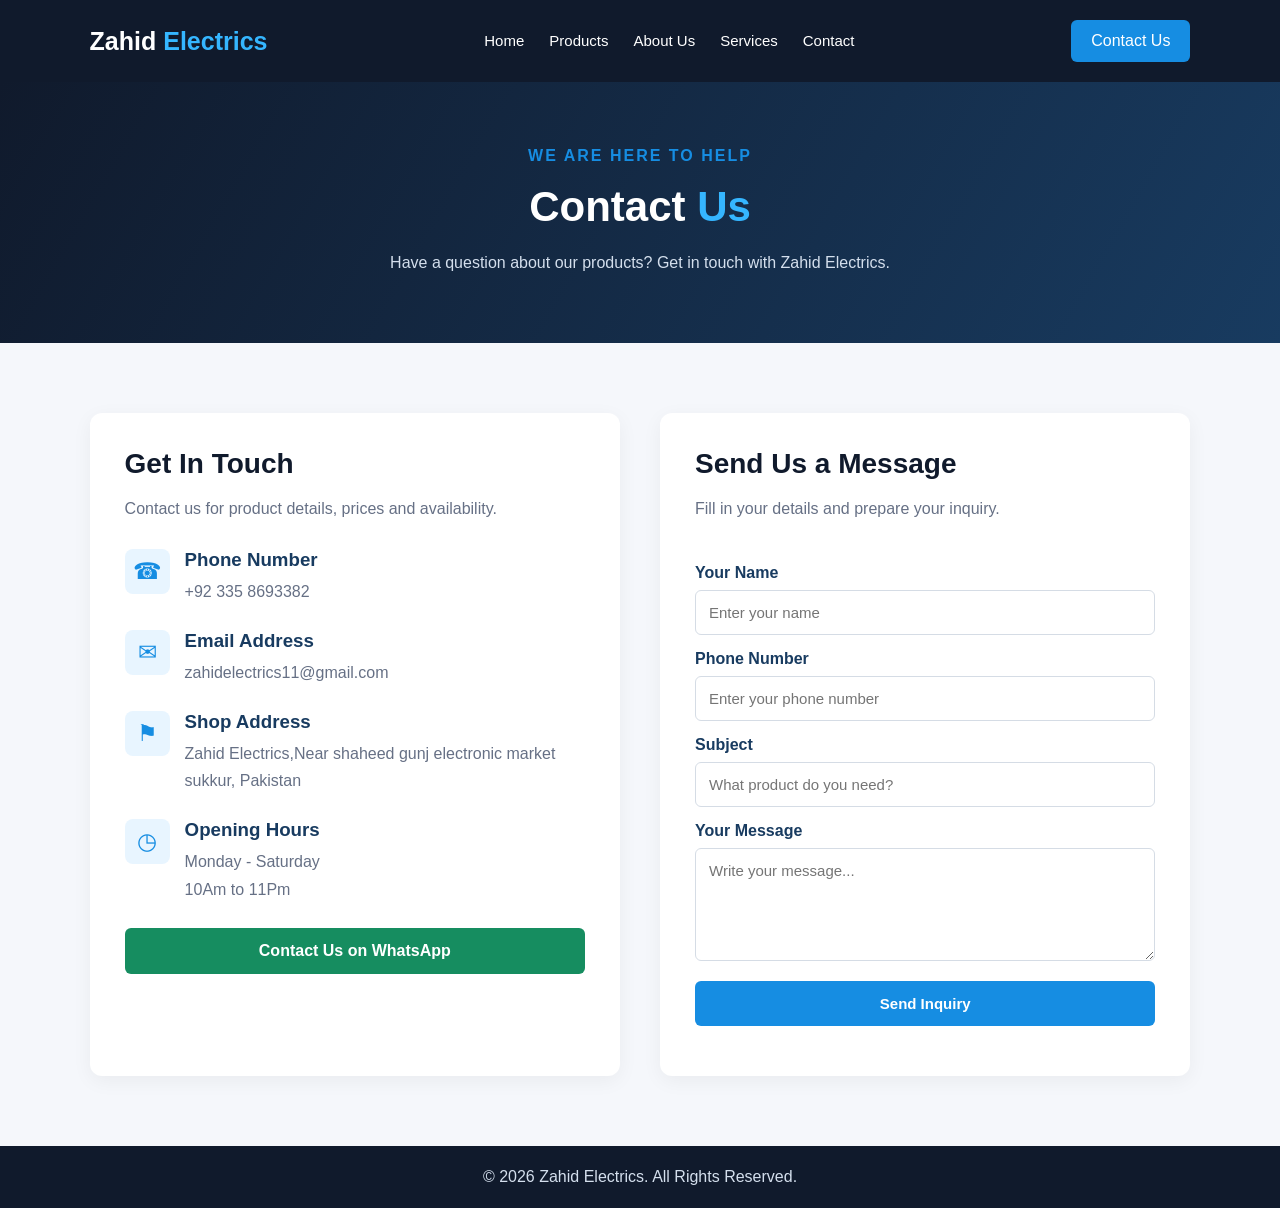
==== contact.html @ 728cafab "Add files via upload" ====
<!DOCTYPE html>
<html lang="en">
<head>
    <meta charset="UTF-8">
    <meta name="viewport" content="width=device-width, initial-scale=1.0">

    <title>Contact Us | Zahid Electrics</title>

    <link rel="stylesheet" href="style.css">
</head>
<body>

    <!-- Navbar -->
    <header>
        <nav class="navbar">

            <div class="logo">
                Zahid <span>Electrics</span>
            </div>
<button class="menu-toggle" id="menuToggle" aria-label="Open navigation menu">☰</button>
            <ul class="nav-links">
                <li><a href="index.html">Home</a></li>
                <li><a href="products.html">Products</a></li>
                <li><a href="about.html">About Us</a></li>
                <li><a href="services.html">Services</a></li>
                <li><a href="contact.html">Contact</a></li>
            </ul>

            <a href="contact.html" class="nav-btn">Contact Us</a>

        </nav>
    </header>


    <!-- Contact Hero -->
    <section class="contact-hero">

        <p class="section-tag">WE ARE HERE TO HELP</p>

        <h1>Contact <span>Us</span></h1>

        <p>
            Have a question about our products?
            Get in touch with Zahid Electrics.
        </p>

    </section>


    <!-- Contact Information -->
    <section class="contact-section">

        <div class="contact-info">

            <h2>Get In Touch</h2>

            <p class="contact-description">
                Contact us for product details, prices
                and availability.
            </p>

            <div class="contact-item">
                <div class="contact-icon">&#9742;</div>

                <div>
                    <h3>Phone Number</h3>
                    <p>+92 335 8693382</p>
                </div>
            </div>

            <div class="contact-item">
                <div class="contact-icon">&#9993;</div>

                <div>
                    <h3>Email Address</h3>
                    <p>zahidelectrics11@gmail.com</p>
                </div>
            </div>

            <div class="contact-item">
                <div class="contact-icon">&#9873;</div>

                <div>
                    <h3>Shop Address</h3>
                    <p>Zahid Electrics,Near shaheed gunj electronic market sukkur, Pakistan</p>
                </div>
            </div>

            <div class="contact-item">
                <div class="contact-icon">&#9719;</div>

                <div>
                    <h3>Opening Hours</h3>
                    <p>Monday - Saturday</p>
                    <p>10Am to 11Pm</p>
                </div> 
            </div>

            <a
                href="https://wa.me/923001234567"
                target="_blank"
                rel="noopener noreferrer"
                class="whatsapp-btn"
            >
                Contact Us on WhatsApp
            </a>

        </div>


        <!-- Contact Form -->
        <div class="contact-form-box">

            <h2>Send Us a Message</h2>

            <p>
                Fill in your details and prepare your inquiry.
            </p>

            <form id="contactForm">

                <label for="name">Your Name</label>
                <input
                    type="text"
                    id="name"
                    placeholder="Enter your name"
                    required
                >

                <label for="phone">Phone Number</label>
                <input
                    type="tel"
                    id="phone"
                    placeholder="Enter your phone number"
                    required
                >

                <label for="subject">Subject</label>
                <input
                    type="text"
                    id="subject"
                    placeholder="What product do you need?"
                    required
                >

                <label for="message">Your Message</label>
                <textarea
                    id="message"
                    rows="5"
                    placeholder="Write your message..."
                    required
                ></textarea>

                <button type="submit" class="primary-btn">
                    Send Inquiry
                </button>

                <p id="formMessage"></p>

            </form>

        </div>

    </section>


    <!-- Footer -->
    <footer>
        <p>&copy; 2026 Zahid Electrics. All Rights Reserved.</p>
    </footer>

    <script src="script.js"></script>

</body>
</html>
---- style.css ----
/* Basic Settings */
* {
    margin: 0;
    padding: 0;
    box-sizing: border-box;
}

body {
    font-family: Arial, sans-serif;
    background-color: #f5f7fb;
    color: #172033;
}

/* Navbar */
header {
    background-color: #101a2c;
    padding: 20px 7%;
}

.navbar {
    display: flex;
    justify-content: space-between;
    align-items: center;
    gap: 25px;
}

.logo {
    color: white;
    font-size: 25px;
    font-weight: bold;
}

.logo span {
    color: #35b6ff;
}

.nav-links {
    display: flex;
    list-style: none;
    gap: 25px;
}

.nav-links a {
    text-decoration: none;
    color: white;
    font-size: 15px;
    transition: 0.3s;
}

.nav-links a:hover {
    color: #35b6ff;
}

.nav-btn {
    background-color: #168de2;
    color: white;
    text-decoration: none;
    padding: 12px 20px;
    border-radius: 6px;
}

/* Hero Section */
.hero {
    min-height: 520px;
    padding: 100px 7%;
    display: flex;
    align-items: center;
    background: linear-gradient(
        120deg,
        #101a2c,
        #183b60
    );
    color: white;
}

.hero-content {
    max-width: 700px;
}

.hero-tag {
    color: #35b6ff;
    font-size: 14px;
    font-weight: bold;
    letter-spacing: 2px;
    margin-bottom: 20px;
}

.hero h1 {
    font-size: 48px;
    line-height: 1.2;
    margin-bottom: 22px;
}

.hero h1 span {
    color: #35b6ff;
}

.hero-text {
    font-size: 17px;
    line-height: 1.8;
    color: #d4dfed;
    margin-bottom: 30px;
}

/* Buttons */
.hero-buttons {
    display: flex;
    gap: 15px;
    flex-wrap: wrap;
}

.primary-btn,
.secondary-btn {
    display: inline-block;
    padding: 14px 23px;
    border-radius: 6px;
    text-decoration: none;
    font-weight: bold;
    transition: 0.3s;
}

.primary-btn {
    background-color: #168de2;
    color: white;
}

.primary-btn:hover {
    background-color: #0874c0;
}

.secondary-btn {
    border: 1px solid white;
    color: white;
}

.secondary-btn:hover {
    background-color: white;
    color: #101a2c;
}

/* Features */
.features {
    display: flex;
    justify-content: center;
    gap: 25px;
    padding: 55px 7%;
}

.feature-box {
    background-color: white;
    padding: 30px 25px;
    border-radius: 10px;
    flex: 1;
    box-shadow: 0 5px 20px rgba(0, 0, 0, 0.06);
}

.feature-box h3 {
    color: #183b60;
    margin-bottom: 12px;
}

.feature-box p {
    color: #667085;
    line-height: 1.7;
}

/* Footer */
footer {
    background-color: #101a2c;
    color: #d4dfed;
    text-align: center;
    padding: 22px;
}

/* Mobile Responsive */
@media (max-width: 900px) {
    .navbar {
        flex-direction: column;
    }

    .nav-links {
        flex-wrap: wrap;
        justify-content: center;
        gap: 15px;
    }

    .hero h1 {
        font-size: 38px;
    }

    .features {
        flex-direction: column;
    }
}

@media (max-width: 500px) {
    .hero {
        padding: 70px 6%;
    }

    .hero h1 {
        font-size: 32px;
    }

    .hero-text {
        font-size: 15px;
    }
}


/* Featured Products Section */
.products-section {
    padding: 70px 7%;
    background-color: #f5f7fb;
}

.section-heading {
    text-align: center;
    margin-bottom: 40px;
}

.section-tag {
    color: #168de2;
    font-weight: bold;
    letter-spacing: 2px;
    margin-bottom: 12px;
}

.section-heading h2 {
    font-size: 32px;
    color: #101a2c;
    margin-bottom: 12px;
}

.section-heading > p:last-child {
    color: #667085;
    line-height: 1.7;
}

.products-container {
    display: grid;
    grid-template-columns: repeat(4, minmax(0, 1fr));
    gap: 22px;
}

.product-card {
    background-color: white;
    border-radius: 10px;
    overflow: hidden;
    box-shadow: 0 5px 20px rgba(0, 0, 0, 0.06);
    transition: transform 0.3s, box-shadow 0.3s;
}

.product-card:hover {
    transform: translateY(-6px);
    box-shadow: 0 10px 25px rgba(0, 0, 0, 0.12);
}

.product-card img {
    width: 100%;
    height: 190px;
    object-fit: cover;
    display: block;
}

.product-info {
    padding: 20px;
}

.product-info h3 {
    color: #183b60;
    font-size: 19px;
    margin-bottom: 10px;
}

.product-info p {
    color: #667085;
    font-size: 14px;
    line-height: 1.6;
    margin-bottom: 15px;
}

.product-info h4 {
    color: #168de2;
    font-size: 15px;
    margin-bottom: 18px;
}

.product-btn {
    display: block;
    text-align: center;
    text-decoration: none;
    background-color: #101a2c;
    color: white;
    padding: 12px;
    border-radius: 6px;
    transition: 0.3s;
}

.product-btn:hover {
    background-color: #168de2;
}

.view-all {
    text-align: center;
    margin-top: 35px;
}

/* Products Responsive Design */
@media (max-width: 1000px) {
    .products-container {
        grid-template-columns: repeat(2, minmax(0, 1fr));
    }
}

@media (max-width: 500px) {
    .products-container {
        grid-template-columns: 1fr;
    }

    .section-heading h2 {
        font-size: 26px;
    }
}


/* Products Page Heading */
.shop-heading {
    background: linear-gradient(120deg, #101a2c, #183b60);
    color: white;
    text-align: center;
    padding: 65px 20px;
}

.shop-heading h1 {
    font-size: 40px;
    margin: 15px 0;
}

.shop-heading > p:last-child {
    color: #d4dfed;
    line-height: 1.7;
}

/* Products Grid */
.shop-products {
    padding: 50px 7%;
    background-color: #f5f7fb;
}

.shop-products .products-container {
    display: grid;
    grid-template-columns: repeat(4, minmax(0, 1fr));
    gap: 25px;
}

/* Product Category */
.category {
    display: inline-block;
    color: #168de2;
    background-color: #e8f5ff;
    padding: 5px 10px;
    border-radius: 20px;
    font-size: 12px;
    margin-bottom: 12px;
}

/* Responsive Layout */
@media (max-width: 1000px) {
    .shop-products .products-container {
        grid-template-columns: repeat(2, minmax(0, 1fr));
    }
}

@media (max-width: 500px) {
    .shop-products {
        padding: 35px 5%;
    }

    .shop-products .products-container {
        grid-template-columns: 1fr;
    }

    .shop-heading h1 {
        font-size: 30px;
    }
}


/* About Hero */
.about-hero {
    background: linear-gradient(120deg, #101a2c, #183b60);
    text-align: center;
    padding: 70px 20px;
    color: white;
}

.about-hero h1 {
    font-size: 42px;
    margin: 18px 0;
}

.about-hero h1 span {
    color: #35b6ff;
}

.about-hero > p:last-child {
    color: #d4dfed;
    line-height: 1.8;
}

/* About Content */
.about-content {
    display: grid;
    grid-template-columns: 1.2fr 1fr;
    align-items: center;
    gap: 50px;
    padding: 80px 7%;
    background-color: white;
}

.about-label {
    color: #168de2;
    font-weight: bold;
    letter-spacing: 2px;
    margin-bottom: 15px;
}

.about-text h2 {
    font-size: 34px;
    line-height: 1.3;
    color: #101a2c;
    margin-bottom: 22px;
}

.about-text > p:not(.about-label) {
    color: #667085;
    line-height: 1.9;
    margin-bottom: 18px;
}

.about-text .primary-btn {
    margin-top: 10px;
}

/* About Highlight Card */
.about-highlight {
    background: linear-gradient(135deg, #101a2c, #183b60);
    color: white;
    padding: 45px 25px;
    text-align: center;
    border-radius: 15px;
    box-shadow: 0 12px 30px rgba(16, 26, 44, 0.15);
}

.highlight-icon {
    font-size: 60px;
    color: #35b6ff;
    margin-bottom: 20px;
}

.about-highlight h3 {
    font-size: 28px;
    margin-bottom: 15px;
}

.about-highlight p {
    color: #d4dfed;
    line-height: 1.8;
}

.highlight-line {
    width: 60px;
    height: 3px;
    background-color: #35b6ff;
    margin: 25px auto;
}

/* Values Section */
.values-section {
    padding: 70px 7%;
    background-color: #f5f7fb;
}

.values-container {
    display: grid;
    grid-template-columns: repeat(3, minmax(0, 1fr));
    gap: 25px;
    margin-top: 40px;
}

.value-card {
    background-color: white;
    padding: 30px 25px;
    text-align: center;
    border-radius: 10px;
    box-shadow: 0 5px 20px rgba(0, 0, 0, 0.05);
    transition: transform 0.3s;
}

.value-card:hover {
    transform: translateY(-5px);
}

.value-icon {
    color: #168de2;
    font-size: 35px;
    margin-bottom: 15px;
}

.value-card h3 {
    color: #183b60;
    margin-bottom: 12px;
}

.value-card p {
    color: #667085;
    line-height: 1.8;
}

/* About Call To Action */
.about-cta {
    background-color: #101a2c;
    color: white;
    text-align: center;
    padding: 65px 20px;
}

.about-cta h2 {
    font-size: 32px;
    margin-bottom: 15px;
}

.about-cta p {
    color: #d4dfed;
    line-height: 1.8;
    margin-bottom: 25px;
}

.about-cta .secondary-btn {
    display: inline-block;
    margin-left: 10px;
}

/* About Mobile Layout */
@media (max-width: 768px) {
    .about-hero h1 {
        font-size: 32px;
    }

    .about-content {
        grid-template-columns: 1fr;
        padding: 50px 6%;
        gap: 35px;
    }

    .about-text h2 {
        font-size: 28px;
    }

    .values-container {
        grid-template-columns: 1fr;
    }

    .about-cta h2 {
        font-size: 26px;
    }
}
 

/* Services Hero */
.services-hero {
    background: linear-gradient(120deg, #101a2c, #183b60);
    text-align: center;
    color: white;
    padding: 75px 20px;
}

.services-hero h1 {
    font-size: 42px;
    margin: 18px 0;
}

.services-hero h1 span {
    color: #35b6ff;
}

.services-hero > p:last-child {
    color: #d4dfed;
    line-height: 1.8;
}

/* Services Section */
.services-section {
    padding: 70px 7%;
    background-color: #f5f7fb;
}

.services-container {
    display: grid;
    grid-template-columns: repeat(3, minmax(0, 1fr));
    gap: 25px;
    margin-top: 40px;
}

/* Service Card */
.service-card {
    background-color: white;
    padding: 32px 25px;
    border-radius: 12px;
    border: 1px solid #e8edf4;
    box-shadow: 0 5px 20px rgba(0, 0, 0, 0.04);
    transition: transform 0.3s, box-shadow 0.3s;
}

.service-card:hover {
    transform: translateY(-6px);
    box-shadow: 0 12px 25px rgba(0, 0, 0, 0.09);
}

.service-icon {
    display: flex;
    align-items: center;
    justify-content: center;
    width: 60px;
    height: 60px;
    background-color: #e8f5ff;
    color: #168de2;
    border-radius: 12px;
    font-size: 30px;
    margin-bottom: 22px;
}

.service-card h3 {
    color: #183b60;
    font-size: 20px;
    margin-bottom: 15px;
}

.service-card p {
    color: #667085;
    line-height: 1.8;
    margin-bottom: 20px;
}

.service-card a {
    color: #168de2;
    font-weight: bold;
    text-decoration: none;
}

.service-card a:hover {
    color: #101a2c;
}

/* Services Call To Action */
.services-cta {
    background-color: #101a2c;
    color: white;
    text-align: center;
    padding: 65px 20px;
}

.services-cta h2 {
    font-size: 32px;
    margin-bottom: 15px;
}

.services-cta p {
    color: #d4dfed;
    line-height: 1.8;
    margin-bottom: 25px;
}

/* Responsive Services */
@media (max-width: 900px) {
    .services-container {
        grid-template-columns: repeat(2, minmax(0, 1fr));
    }
}

@media (max-width: 600px) {
    .services-hero h1 {
        font-size: 32px;
    }

    .services-section {
        padding: 45px 5%;
    }

    .services-container {
        grid-template-columns: 1fr;
    }

    .services-cta h2 {
        font-size: 26px;
    }
}


/* Contact Hero */
.contact-hero {
    background: linear-gradient(120deg, #101a2c, #183b60);
    text-align: center;
    color: white;
    padding: 65px 20px;
}

.contact-hero h1 {
    font-size: 42px;
    margin: 18px 0;
}

.contact-hero h1 span {
    color: #35b6ff;
}

.contact-hero > p:last-child {
    color: #d4dfed;
    line-height: 1.8;
}

/* Contact Layout */
.contact-section {
    display: grid;
    grid-template-columns: 1fr 1fr;
    gap: 40px;
    padding: 70px 7%;
    background-color: #f5f7fb;
}

.contact-info,
.contact-form-box {
    background-color: white;
    padding: 35px;
    border-radius: 12px;
    box-shadow: 0 5px 20px rgba(0, 0, 0, 0.05);
}

.contact-info h2,
.contact-form-box h2 {
    color: #101a2c;
    font-size: 28px;
    margin-bottom: 15px;
}

.contact-description,
.contact-form-box > p {
    color: #667085;
    line-height: 1.8;
    margin-bottom: 25px;
}

/* Contact Details */
.contact-item {
    display: flex;
    align-items: flex-start;
    gap: 15px;
    margin-bottom: 25px;
}

.contact-icon {
    min-width: 45px;
    height: 45px;
    display: flex;
    align-items: center;
    justify-content: center;
    background-color: #e8f5ff;
    color: #168de2;
    border-radius: 8px;
    font-size: 23px;
}

.contact-item h3 {
    color: #183b60;
    margin-bottom: 7px;
}

.contact-item p {
    color: #667085;
    line-height: 1.7;
    overflow-wrap: anywhere;
}

/* WhatsApp Button */
.whatsapp-btn {
    display: block;
    background-color: #168d60;
    color: white;
    padding: 14px;
    border-radius: 6px;
    text-align: center;
    text-decoration: none;
    font-weight: bold;
    transition: 0.3s;
}

.whatsapp-btn:hover {
    background-color: #10734d;
}

/* Contact Form */
.contact-form-box form {
    display: flex;
    flex-direction: column;
}

.contact-form-box label {
    color: #183b60;
    font-weight: bold;
    margin: 15px 0 8px;
}

.contact-form-box input,
.contact-form-box textarea {
    width: 100%;
    padding: 13px;
    border: 1px solid #d5dce5;
    border-radius: 6px;
    font-family: Arial, sans-serif;
    font-size: 15px;
    outline: none;
}

.contact-form-box input:focus,
.contact-form-box textarea:focus {
    border-color: #168de2;
}

.contact-form-box textarea {
    resize: vertical;
    margin-bottom: 20px;
}

.contact-form-box button {
    border: none;
    cursor: pointer;
    font-size: 15px;
}

#formMessage {
    margin-top: 15px;
    line-height: 1.6;
    color: #168d60;
}

/* Mobile Contact Layout */
@media (max-width: 800px) {
    .contact-section {
        grid-template-columns: 1fr;
        padding: 40px 5%;
    }

    .contact-info,
    .contact-form-box {
        padding: 25px;
    }

    .contact-hero h1 {
        font-size: 32px;
    }
}


/* Mobile Navigation */
.menu-toggle {
    display: none;
    background: transparent;
    color: #35b6ff;
    border: none;
    font-size: 28px;
    cursor: pointer;
}

@media (max-width: 768px) {
    .navbar {
        flex-wrap: wrap;
        gap: 15px;
    }

    .menu-toggle {
        display: block;
        margin-left: auto;
    }

    .nav-links {
        display: none;
        flex-direction: column;
        width: 100%;
        gap: 15px;
    }

    .nav-links.show {
        display: flex;
    }

    .nav-btn {
        display: none;
    }
}


/* Fix mobile navbar layout */
@media (max-width: 768px) {
    .navbar {
        display: flex;
        flex-direction: row;
        flex-wrap: wrap;
        align-items: center;
        justify-content: space-between;
        gap: 10px;
        padding: 15px 20px;
    }

    .navbar .logo {
        margin: 0;
        font-size: 23px;
    }

    .navbar .menu-toggle {
        display: block !important;
        margin: 0;
        padding: 4px 8px;
        font-size: 27px;
        flex-shrink: 0;
    }

    .navbar .nav-links {
        display: none;
        flex-direction: column;
        width: 100%;
        margin: 0;
        padding: 10px 0;
    }

    .navbar .nav-links.show {
        display: flex;
    }

    .navbar .nav-btn {
        display: none;
    }
}


.about-cta-buttons {
    display: flex;
    justify-content: center;
    align-items: center;
    gap: 16px;
}

@media (max-width: 768px) {
    .about-cta-buttons {
        flex-direction: column;
        gap: 16px;
    }

    .about-cta-buttons a {
        display: inline-block;
        margin: 0;
    }
}
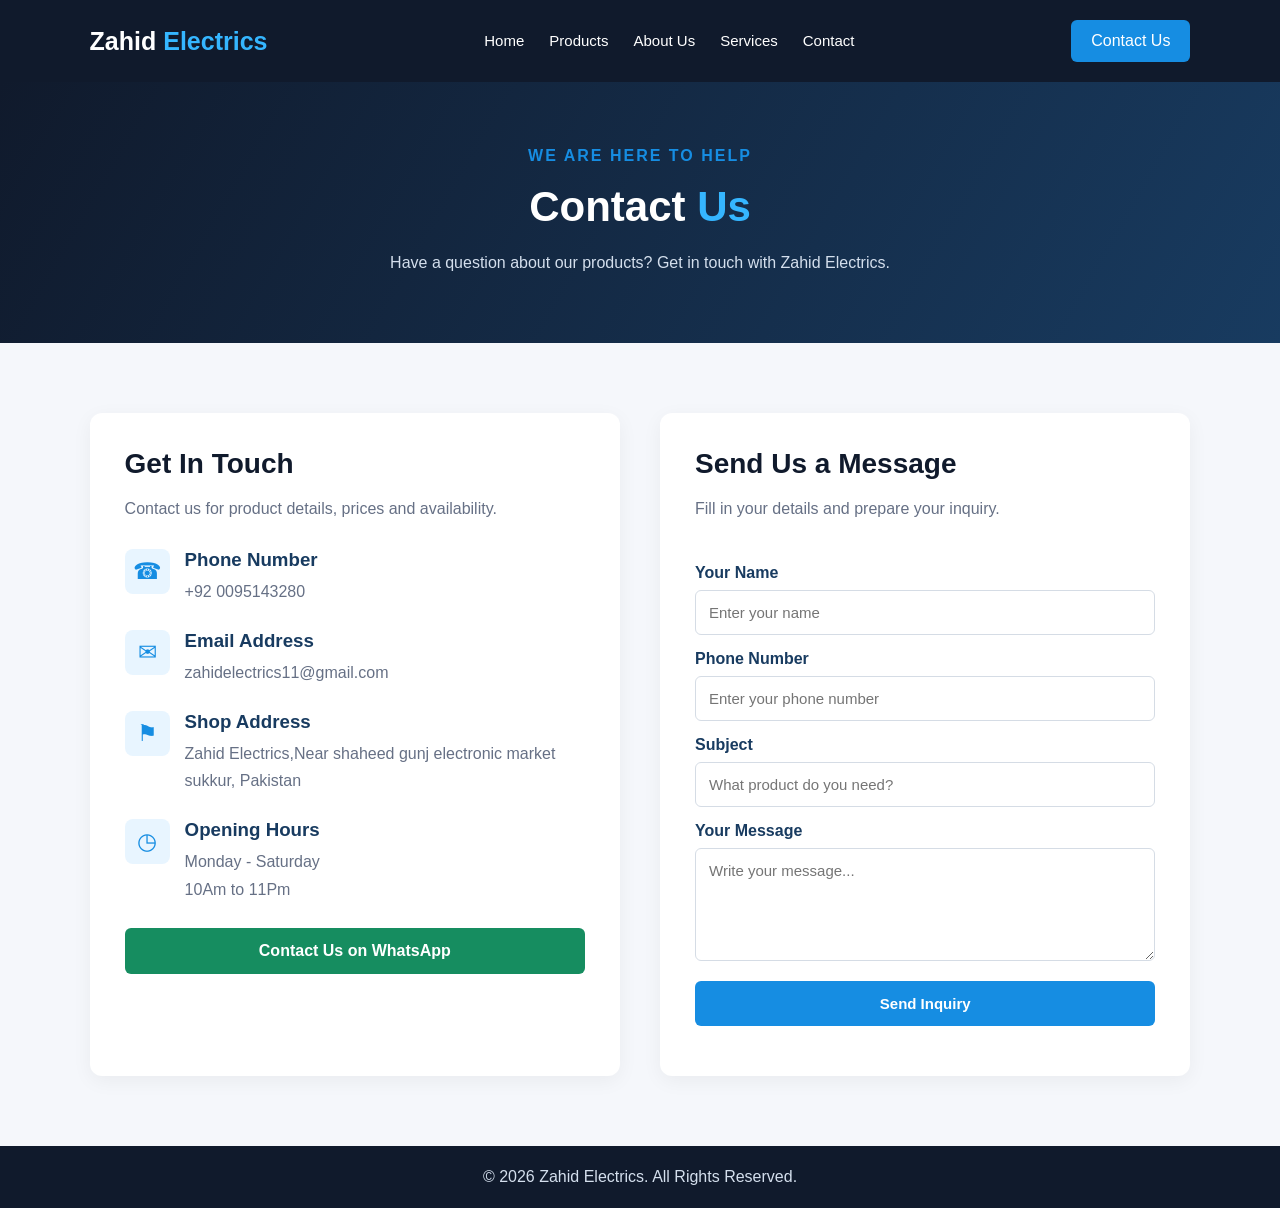
==== commit 7a980438: "Fix formatting and update contact details in HTML" ====
--- a/contact.html
+++ b/contact.html
@@ -65,7 +65,7 @@
 
                 <div>
                     <h3>Phone Number</h3>
-                    <p>+92 335 8693382</p>
+                    <p>+92 0095143280</p>
                 </div>
             </div>
 
